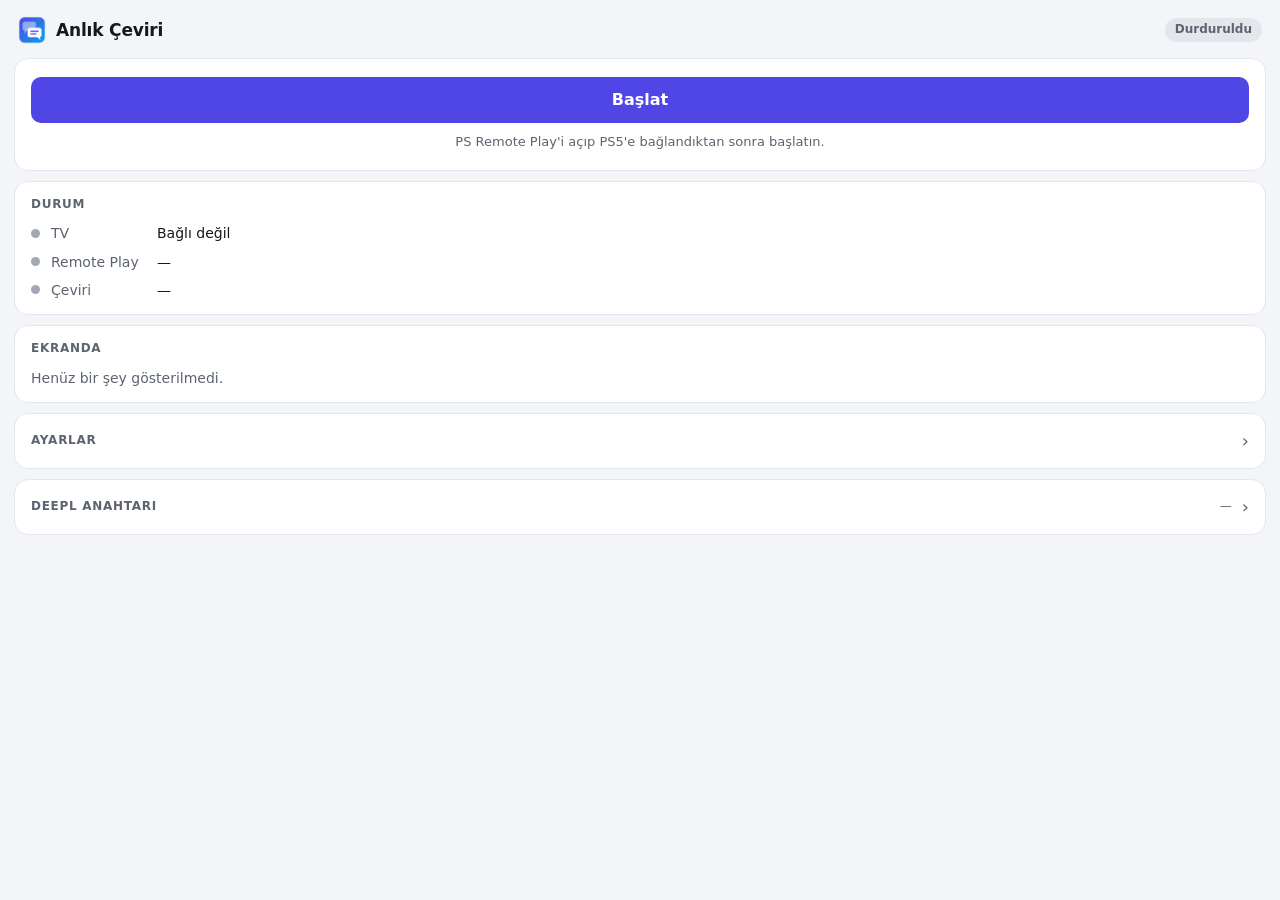
==== desktop/app/ui/index.html @ efa19f00 "Çevrilmeyecek adlar: oyun, karakter ve marka adları korunur Gerçek PS5 ekranında DeepL "It Takes Two" ====
<!doctype html>
<html lang="tr">
<head>
  <meta charset="utf-8">
  <meta name="viewport" content="width=device-width, initial-scale=1">
  <title>Anlık Çeviri</title>
  <link rel="stylesheet" href="style.css">
</head>
<body>
  <header class="top">
    <div class="brand">
      <img src="icon.png" alt="" width="28" height="28">
      <h1>Anlık Çeviri</h1>
    </div>
    <span id="state-pill" class="pill" data-state="stopped">Durduruldu</span>
  </header>

  <main>
    <section class="card hero">
      <button id="toggle" class="primary" type="button">Başlat</button>
      <p id="state-detail" class="detail">PS Remote Play'i açıp PS5'e bağlandıktan sonra başlatın.</p>
    </section>

    <section class="card">
      <h2>Durum</h2>
      <ul class="rows">
        <li>
          <span class="dot" id="tv-dot" data-level="idle"></span>
          <span class="label">TV</span>
          <span class="value" id="tv-value">Bağlı değil</span>
        </li>
        <li>
          <span class="dot" id="window-dot" data-level="idle"></span>
          <span class="label">Remote Play</span>
          <span class="value" id="window-value">—</span>
        </li>
        <li>
          <span class="dot" id="mode-dot" data-level="idle"></span>
          <span class="label">Çeviri</span>
          <span class="value" id="mode-value">—</span>
        </li>
      </ul>
      <p class="stats" id="stats" hidden></p>
    </section>

    <section class="card">
      <h2>Ekranda</h2>
      <ul id="shown" class="shown">
        <li class="empty">Henüz bir şey gösterilmedi.</li>
      </ul>
    </section>

    <section class="card">
      <details id="settings-panel">
        <summary><h2>Ayarlar</h2></summary>
        <form id="settings" class="form">
          <fieldset class="field">
            <legend>Çevirileri nerede göster?</legend>
            <label class="choice"><input type="radio" name="output" value="tv"> TV'de (Android TV uygulaması, HDMI görüntünün üstü)</label>
            <label class="choice"><input type="radio" name="output" value="screen"> Bu ekranda, oyun penceresinin üstünde</label>
            <label class="choice"><input type="radio" name="output" value="both"> İkisinde de</label>
          </fieldset>
          <label class="field" id="tv-address-field">
            <span>TV adresi</span>
            <input id="tv-address" type="text" placeholder="Boş bırakın: otomatik bul" autocomplete="off" spellcheck="false">
          </label>
          <fieldset class="field">
            <legend>Mod</legend>
            <label class="choice"><input type="radio" name="mode" value="translate"> Türkçe çeviri (DeepL)</label>
            <label class="choice"><input type="radio" name="mode" value="test"> Çevirisiz test: İngilizce metni yerinde gösterir, kota harcamaz</label>
          </fieldset>
          <label class="field">
            <span>Hız</span>
            <select id="fps">
              <option value="1">Saniyede 1 kez</option>
              <option value="2">Saniyede 2 kez (önerilen)</option>
              <option value="3">Saniyede 3 kez</option>
            </select>
          </label>
          <label class="field">
            <span>Çevrilmeyecek adlar</span>
            <textarea id="protected-terms" rows="3" spellcheck="false" placeholder="Her satıra bir ad: oyun, karakter, yer&#10;ör. It Takes Two"></textarea>
            <small class="hint">PlayStation, PS5, DualSense gibi adlar zaten çevrilmez.</small>
          </label>
          <label class="field">
            <span>Pencere</span>
            <input id="window" type="text" placeholder="Boş bırakın: PS Remote Play" autocomplete="off" spellcheck="false">
          </label>
          <div class="actions">
            <button type="submit" class="secondary">Kaydet</button>
            <span id="settings-note" class="note" role="status"></span>
          </div>
        </form>
      </details>
    </section>

    <section class="card">
      <details id="deepl-panel">
        <summary><h2>DeepL anahtarı</h2><span id="key-badge" class="badge">—</span></summary>
        <form id="deepl" class="form">
          <p class="help">deepl.com'dan ücretsiz <strong>DeepL API Free</strong> hesabı açın; anahtar <code>:fx</code> ile biter. Anahtar yalnızca bu bilgisayarda saklanır.</p>
          <label class="field">
            <span>Anahtar</span>
            <input id="deepl-key" type="password" autocomplete="off" spellcheck="false" placeholder="xxxxxxxx-xxxx-…:fx">
          </label>
          <div class="actions">
            <button type="submit" class="secondary">Kaydet ve dene</button>
            <span id="deepl-note" class="note" role="status"></span>
          </div>
        </form>
      </details>
    </section>

    <p id="error" class="error" role="alert" hidden></p>
  </main>

  <script src="app.js"></script>
</body>
</html>
---- desktop/app/ui/style.css ----
:root {
  color-scheme: light dark;
  accent-color: var(--accent);
  --bg: #f4f5f8;
  --card: #ffffff;
  --text: #16181d;
  --muted: #5d6470;
  --line: #e3e6ec;
  --accent: #4f46e5;
  --accent-text: #ffffff;
  --ok: #15a34a;
  --warn: #d97706;
  --bad: #dc2626;
  --idle: #a3a9b4;
  --danger: #dc2626;
  --field: #f7f8fa;
  --radius: 14px;
}

@media (prefers-color-scheme: dark) {
  :root {
    --bg: #111317;
    --card: #1a1d23;
    --text: #eceef2;
    --muted: #9aa1ad;
    --line: #2a2e36;
    --accent: #6d66f0;
    --ok: #22c55e;
    --warn: #f59e0b;
    --bad: #f87171;
    --idle: #5f6672;
    --danger: #ef4444;
    --field: #14161b;
  }
}

* { box-sizing: border-box; }

html, body { margin: 0; }

body {
  background: var(--bg);
  color: var(--text);
  font: 14px/1.45 -apple-system, BlinkMacSystemFont, "Segoe UI", system-ui, sans-serif;
  -webkit-font-smoothing: antialiased;
  user-select: none;
  -webkit-user-select: none;
}

.top {
  display: flex;
  align-items: center;
  justify-content: space-between;
  padding: 16px 18px 6px;
}

.brand { display: flex; align-items: center; gap: 10px; }
.brand img { border-radius: 7px; }
h1 { font-size: 17px; margin: 0; font-weight: 650; letter-spacing: -0.01em; }
h2 { font-size: 12px; margin: 0; font-weight: 600; color: var(--muted); text-transform: uppercase; letter-spacing: 0.06em; }

.pill {
  font-size: 12px;
  font-weight: 600;
  padding: 3px 10px;
  border-radius: 999px;
  background: color-mix(in srgb, var(--idle) 20%, transparent);
  color: var(--muted);
}
.pill[data-state="starting"] { background: color-mix(in srgb, var(--warn) 18%, transparent); color: var(--warn); }
.pill[data-state="running"] { background: color-mix(in srgb, var(--ok) 18%, transparent); color: var(--ok); }

main { padding: 8px 14px 18px; display: grid; gap: 10px; }

.card {
  background: var(--card);
  border: 1px solid var(--line);
  border-radius: var(--radius);
  padding: 14px 16px;
}

.hero { display: grid; gap: 10px; text-align: center; padding: 18px 16px; }
.detail { margin: 0; color: var(--muted); font-size: 13px; }

button {
  font: inherit;
  border: 0;
  border-radius: 10px;
  cursor: pointer;
  transition: filter 0.15s, opacity 0.15s;
}
button:hover:not(:disabled) { filter: brightness(1.08); }
button:disabled { opacity: 0.55; cursor: default; }

.primary {
  height: 46px;
  font-size: 16px;
  font-weight: 650;
  background: var(--accent);
  color: var(--accent-text);
}
.primary.stop { background: var(--danger); }

.secondary {
  height: 34px;
  padding: 0 14px;
  font-weight: 600;
  background: color-mix(in srgb, var(--accent) 14%, transparent);
  color: var(--accent);
}

.rows { list-style: none; margin: 10px 0 0; padding: 0; display: grid; gap: 8px; }
.rows li { display: grid; grid-template-columns: 10px 96px 1fr; align-items: center; gap: 10px; }
.label { color: var(--muted); }
.value { overflow: hidden; text-overflow: ellipsis; white-space: nowrap; user-select: text; -webkit-user-select: text; }

.dot { width: 9px; height: 9px; border-radius: 50%; background: var(--idle); }
.dot[data-level="ok"] { background: var(--ok); }
.dot[data-level="warn"] { background: var(--warn); }
.dot[data-level="bad"] { background: var(--bad); }

.stats { margin: 10px 0 0; font-size: 12px; color: var(--muted); font-variant-numeric: tabular-nums; }

.shown {
  list-style: none;
  margin: 10px 0 0;
  padding: 0;
  display: grid;
  gap: 6px;
  max-height: 180px;
  overflow-y: auto;
  user-select: text;
  -webkit-user-select: text;
}
.shown li { padding: 7px 10px; background: var(--field); border-radius: 8px; }
.shown li.empty { background: none; padding: 0; color: var(--muted); }

details summary { list-style: none; cursor: pointer; display: flex; align-items: center; justify-content: space-between; }
details summary::-webkit-details-marker { display: none; }
details summary::after { content: "›"; color: var(--muted); font-size: 18px; transition: transform 0.15s; }
details[open] summary::after { transform: rotate(90deg); }
details summary h2 { flex: 1; }

.badge { font-size: 12px; color: var(--muted); margin-right: 10px; }
.badge.ok { color: var(--ok); }

.form { display: grid; gap: 12px; margin-top: 12px; }
.field { display: grid; gap: 5px; border: 0; padding: 0; margin: 0; }
.field > span, .field legend { font-size: 12px; color: var(--muted); padding: 0; }
.choice { display: flex; gap: 8px; align-items: flex-start; padding: 3px 0; }
.choice input { margin-top: 3px; }

textarea {
  font: inherit;
  padding: 7px 10px;
  border-radius: 8px;
  border: 1px solid var(--line);
  background: var(--field);
  color: var(--text);
  resize: vertical;
  user-select: text;
  -webkit-user-select: text;
}

.hint { font-size: 11px; color: var(--muted); }

input[type="text"], input[type="password"], select {
  font: inherit;
  height: 34px;
  padding: 0 10px;
  border-radius: 8px;
  border: 1px solid var(--line);
  background: var(--field);
  color: var(--text);
  user-select: text;
  -webkit-user-select: text;
}
input:focus, select:focus, textarea:focus { outline: 2px solid color-mix(in srgb, var(--accent) 45%, transparent); outline-offset: 0; }

.actions { display: flex; align-items: center; gap: 10px; }
.note { font-size: 12px; color: var(--muted); }
.note.ok { color: var(--ok); }
.note.bad { color: var(--bad); }

.help { margin: 0; font-size: 12px; color: var(--muted); }
code { font-size: 11px; padding: 1px 4px; border-radius: 4px; background: var(--field); }

.error {
  margin: 0;
  padding: 10px 12px;
  border-radius: 10px;
  background: color-mix(in srgb, var(--bad) 12%, transparent);
  color: var(--bad);
  font-size: 13px;
  user-select: text;
  -webkit-user-select: text;
}
[hidden] { display: none !important; }
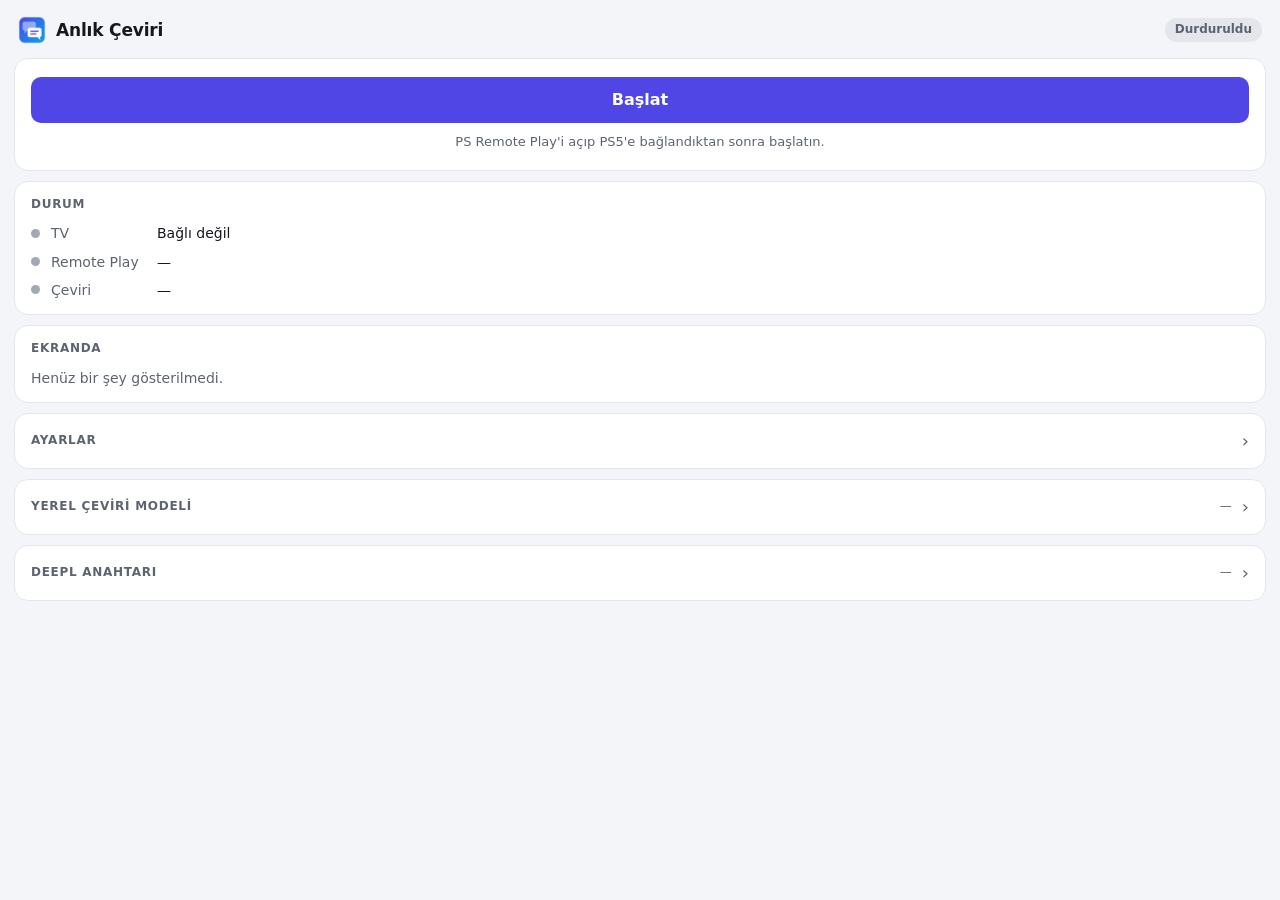
==== commit 0ac0b8ab: "Yerel çeviri: Opus-MT (CTranslate2 int8) DeepL'in yanında seçenek - Yeni ceviri-opus crate'i: Opus-M" ====
--- a/desktop/app/ui/index.html
+++ b/desktop/app/ui/index.html
@@ -15,7 +15,12 @@
     <span id="state-pill" class="pill" data-state="stopped">Durduruldu</span>
   </header>
 
-  <main>
+  <section id="wizard" class="wizard" hidden>
+    <div id="wizard-progress" class="wizard-progress"></div>
+    <div id="wizard-body" class="card wizard-card"></div>
+  </section>
+
+  <main id="app-main">
     <section class="card hero">
       <button id="toggle" class="primary" type="button">Başlat</button>
       <p id="state-detail" class="detail">PS Remote Play'i açıp PS5'e bağlandıktan sonra başlatın.</p>
@@ -66,8 +71,9 @@
           </label>
           <fieldset class="field">
             <legend>Mod</legend>
-            <label class="choice"><input type="radio" name="mode" value="translate"> Türkçe çeviri (DeepL)</label>
-            <label class="choice"><input type="radio" name="mode" value="test"> Çevirisiz test: İngilizce metni yerinde gösterir, kota harcamaz</label>
+            <label class="choice"><input type="radio" name="mode" value="local"> Türkçe çeviri, yerel model: bu bilgisayarda çalışır, hızlı, ücretsiz, internetsiz</label>
+            <label class="choice"><input type="radio" name="mode" value="deepl"> Türkçe çeviri, DeepL: en iyi kalite, API anahtarı ve internet gerekir</label>
+            <label class="choice"><input type="radio" name="mode" value="test"> Çevirisiz test: İngilizce metni yerinde gösterir</label>
           </fieldset>
           <label class="field">
             <span>Hız</span>
@@ -90,7 +96,27 @@
             <button type="submit" class="secondary">Kaydet</button>
             <span id="settings-note" class="note" role="status"></span>
           </div>
+          <div class="maintenance">
+            <button type="button" id="open-wizard" class="ghost">Kurulum sihirbazını aç</button>
+            <button type="button" id="tv-uninstall" class="ghost danger">TV uygulamasını kaldır</button>
+          </div>
+          <p id="maintenance-note" class="note" role="status"></p>
         </form>
+      </details>
+    </section>
+
+    <section class="card">
+      <details id="model-panel">
+        <summary><h2>Yerel çeviri modeli</h2><span id="model-badge" class="badge">—</span></summary>
+        <div class="form">
+          <p class="help">Çeviriyi bu bilgisayarda yapar: altyazı başına yaklaşık 0,1 saniye, anahtar ve kota yok, internet gerekmez. Konuşmalarda DeepL'e yakın; deyimlerde ve bazı menü terimlerinde daha zayıf. Bir kez indirilir (<span id="model-size">~241</span> MB).</p>
+          <progress id="model-progress" max="100" value="0" hidden></progress>
+          <div class="actions">
+            <button type="button" id="model-download" class="secondary">İndir</button>
+            <span id="model-note" class="note" role="status"></span>
+          </div>
+          <small class="hint">Model: OPUS-MT (Helsinki-NLP, Helsinki Üniversitesi), CC-BY 4.0 lisansıyla.</small>
+        </div>
       </details>
     </section>
 
@@ -114,6 +140,7 @@
     <p id="error" class="error" role="alert" hidden></p>
   </main>
 
+  <script src="wizard.js"></script>
   <script src="app.js"></script>
 </body>
 </html>
--- a/desktop/app/ui/style.css
+++ b/desktop/app/ui/style.css
@@ -196,3 +196,48 @@
   -webkit-user-select: text;
 }
 [hidden] { display: none !important; }
+
+.ghost {
+  height: 34px;
+  padding: 0 12px;
+  font-weight: 600;
+  background: none;
+  color: var(--muted);
+}
+.ghost:hover:not(:disabled) { color: var(--text); }
+.danger { color: var(--bad); }
+.primary.small { height: 38px; font-size: 14px; padding: 0 18px; }
+
+.maintenance { display: flex; flex-wrap: wrap; gap: 6px; border-top: 1px solid var(--line); padding-top: 10px; margin-left: -12px; }
+
+/* Kurulum sihirbazı */
+.wizard { padding: 8px 14px 18px; display: grid; gap: 10px; }
+.wizard-progress { display: flex; align-items: center; justify-content: space-between; font-size: 12px; color: var(--muted); padding: 0 4px; }
+.wizard-progress .dots { display: flex; gap: 5px; }
+.wizard-progress .dots i { width: 7px; height: 7px; border-radius: 50%; background: var(--line); }
+.wizard-progress .dots i.done { background: color-mix(in srgb, var(--accent) 45%, transparent); }
+.wizard-progress .dots i.current { background: var(--accent); }
+.wizard-card { display: grid; gap: 12px; padding: 20px 18px; }
+.wizard-card p { margin: 0; }
+.title { font-size: 19px; text-transform: none; letter-spacing: -0.01em; color: var(--text); font-weight: 650; }
+.question { font-weight: 600; }
+.option { display: flex; gap: 10px; align-items: flex-start; padding: 10px 12px; border: 1px solid var(--line); border-radius: 10px; cursor: pointer; }
+.option:has(input:checked) { border-color: var(--accent); background: color-mix(in srgb, var(--accent) 7%, transparent); }
+.option input { margin-top: 3px; }
+.option span { display: grid; gap: 2px; }
+.option small { color: var(--muted); font-size: 12px; }
+.numbered { margin: 0; padding-left: 20px; display: grid; gap: 6px; }
+.row { display: flex; flex-wrap: wrap; gap: 8px; }
+.status-line { display: flex; align-items: center; gap: 8px; font-weight: 600; }
+.wizard-actions { display: flex; justify-content: space-between; align-items: center; margin-top: 6px; }
+.error-inline { color: var(--bad); font-size: 13px; user-select: text; -webkit-user-select: text; }
+.log { list-style: none; margin: 0; padding: 0; display: grid; gap: 6px; font-size: 13px; color: var(--muted); }
+.log li::before { content: "✓ "; color: var(--ok); }
+.log li.current { color: var(--text); }
+.log li.current::before { content: "… "; color: var(--warn); }
+.tips summary { cursor: pointer; color: var(--muted); font-size: 13px; }
+.tips ul { margin: 8px 0 0; padding-left: 18px; font-size: 13px; color: var(--muted); display: grid; gap: 4px; }
+
+/* Yerel model indirme çubuğu (ayarlar ve sihirbaz). */
+progress { width: 100%; height: 8px; accent-color: var(--accent); }
+.choice-detail { margin: 4px 0 12px 26px; display: grid; gap: 8px; }
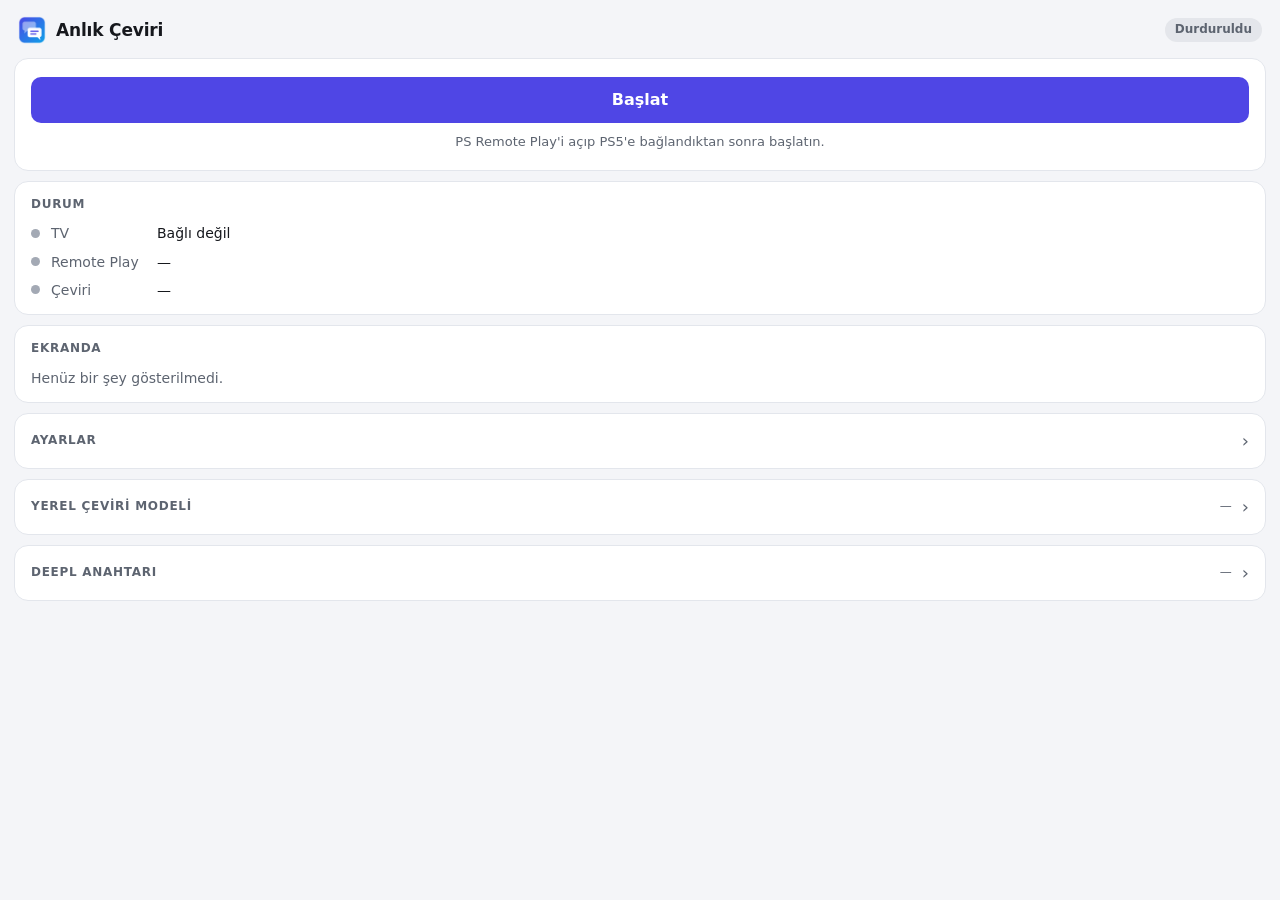
==== commit f6eefa20: "Windows: PS5'ten bağımsız PC oyunu çevirisi Bilgisayarda yüklü oyunların penceresi okunur (istemci a" ====
--- a/desktop/app/ui/index.html
+++ b/desktop/app/ui/index.html
@@ -36,7 +36,7 @@
         </li>
         <li>
           <span class="dot" id="window-dot" data-level="idle"></span>
-          <span class="label">Remote Play</span>
+          <span class="label" id="window-label">Remote Play</span>
           <span class="value" id="window-value">—</span>
         </li>
         <li>
@@ -59,7 +59,29 @@
       <details id="settings-panel">
         <summary><h2>Ayarlar</h2></summary>
         <form id="settings" class="form">
-          <fieldset class="field">
+          <fieldset class="field" id="source-field" hidden>
+            <legend>Ne oynuyorsunuz?</legend>
+            <label class="choice"><input type="radio" name="source" value="remotePlay"> PS5'te bir oyun (PS Remote Play penceresinden)</label>
+            <label class="choice"><input type="radio" name="source" value="pcGame"> Bu bilgisayarda yüklü bir oyun (Steam, Epic vb.)</label>
+          </fieldset>
+          <div class="field" id="game-fields" hidden>
+            <label class="field">
+              <span>Oyun penceresi</span>
+              <span class="inline">
+                <select id="game-window"></select>
+                <button type="button" id="game-refresh" class="ghost">Yenile</button>
+              </span>
+            </label>
+            <small class="hint">Oyunu açın; listede yoksa Yenile'ye basın. Oyunun ekran modunu "Kenarlıksız pencere" (Borderless) ya da "Pencere" yapın; "Tam ekran"da çeviriler görünmeyebilir.</small>
+            <div class="inline region-row">
+              <span>Okunan alan: <strong id="region-value">tüm ekran</strong></span>
+              <button type="button" id="region-select" class="ghost">Bölge seç</button>
+              <button type="button" id="region-clear" class="ghost" hidden>Tüm ekran</button>
+            </div>
+            <small class="hint">Oyun içindeyken <kbd>Ctrl+Shift+T</kbd> çevirileri gizler/gösterir, <kbd>Ctrl+Shift+R</kbd> okunacak bölgeyi (ör. altyazı bandı) seçtirir.</small>
+            <p id="game-note" class="note" role="status"></p>
+          </div>
+          <fieldset class="field" id="output-field">
             <legend>Çevirileri nerede göster?</legend>
             <label class="choice"><input type="radio" name="output" value="tv"> TV'de (Android TV uygulaması, HDMI görüntünün üstü)</label>
             <label class="choice"><input type="radio" name="output" value="screen"> Bu ekranda, oyun penceresinin üstünde</label>
@@ -88,7 +110,7 @@
             <textarea id="protected-terms" rows="3" spellcheck="false" placeholder="Her satıra bir ad: oyun, karakter, yer&#10;ör. It Takes Two"></textarea>
             <small class="hint">PlayStation, PS5, DualSense gibi adlar zaten çevrilmez.</small>
           </label>
-          <label class="field">
+          <label class="field" id="window-field">
             <span>Pencere</span>
             <input id="window" type="text" placeholder="Boş bırakın: PS Remote Play" autocomplete="off" spellcheck="false">
           </label>
--- a/desktop/app/ui/style.css
+++ b/desktop/app/ui/style.css
@@ -241,3 +241,10 @@
 /* Yerel model indirme çubuğu (ayarlar ve sihirbaz). */
 progress { width: 100%; height: 8px; accent-color: var(--accent); }
 .choice-detail { margin: 4px 0 12px 26px; display: grid; gap: 8px; }
+
+.inline { display: flex; align-items: center; gap: 8px; flex-wrap: wrap; }
+.inline select { flex: 1; min-width: 0; }
+.region-row { font-size: 13px; }
+kbd { font-family: inherit; font-size: 11px; padding: 1px 5px; border-radius: 4px; border: 1px solid var(--line); background: var(--field); }
+.options { display: grid; gap: 8px; }
+#game-note:empty { display: none; }
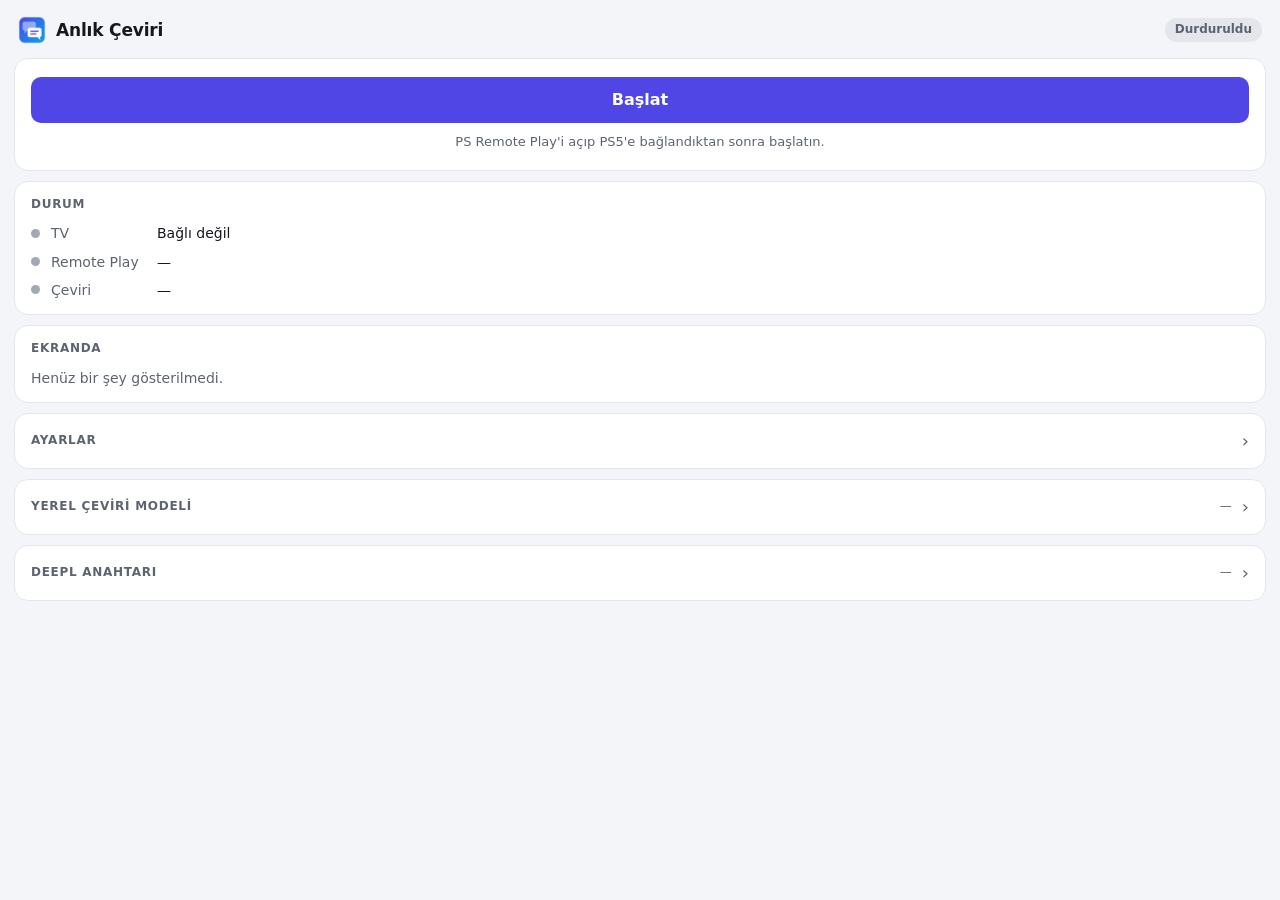
==== commit fc3af338: "Çeviri hızlandı: saniyede 5 tur, süreye bağlı sabitleme, anında gönderim - Sabitleyici metni en az 2" ====
--- a/desktop/app/ui/index.html
+++ b/desktop/app/ui/index.html
@@ -94,15 +94,17 @@
           <fieldset class="field">
             <legend>Mod</legend>
             <label class="choice"><input type="radio" name="mode" value="local"> Türkçe çeviri, yerel model: bu bilgisayarda çalışır, hızlı, ücretsiz, internetsiz</label>
-            <label class="choice"><input type="radio" name="mode" value="deepl"> Türkçe çeviri, DeepL: en iyi kalite, API anahtarı ve internet gerekir</label>
+            <label class="choice"><input type="radio" name="mode" value="deepl"> Türkçe çeviri, DeepL: en iyi kalite, biraz daha yavaş, API anahtarı ve internet gerekir</label>
             <label class="choice"><input type="radio" name="mode" value="test"> Çevirisiz test: İngilizce metni yerinde gösterir</label>
           </fieldset>
           <label class="field">
             <span>Hız</span>
             <select id="fps">
               <option value="1">Saniyede 1 kez</option>
-              <option value="2">Saniyede 2 kez (önerilen)</option>
+              <option value="2">Saniyede 2 kez (işlemciyi az yorar)</option>
               <option value="3">Saniyede 3 kez</option>
+              <option value="5">Saniyede 5 kez (önerilen)</option>
+              <option value="8">Saniyede 8 kez (en hızlı)</option>
             </select>
           </label>
           <label class="field">
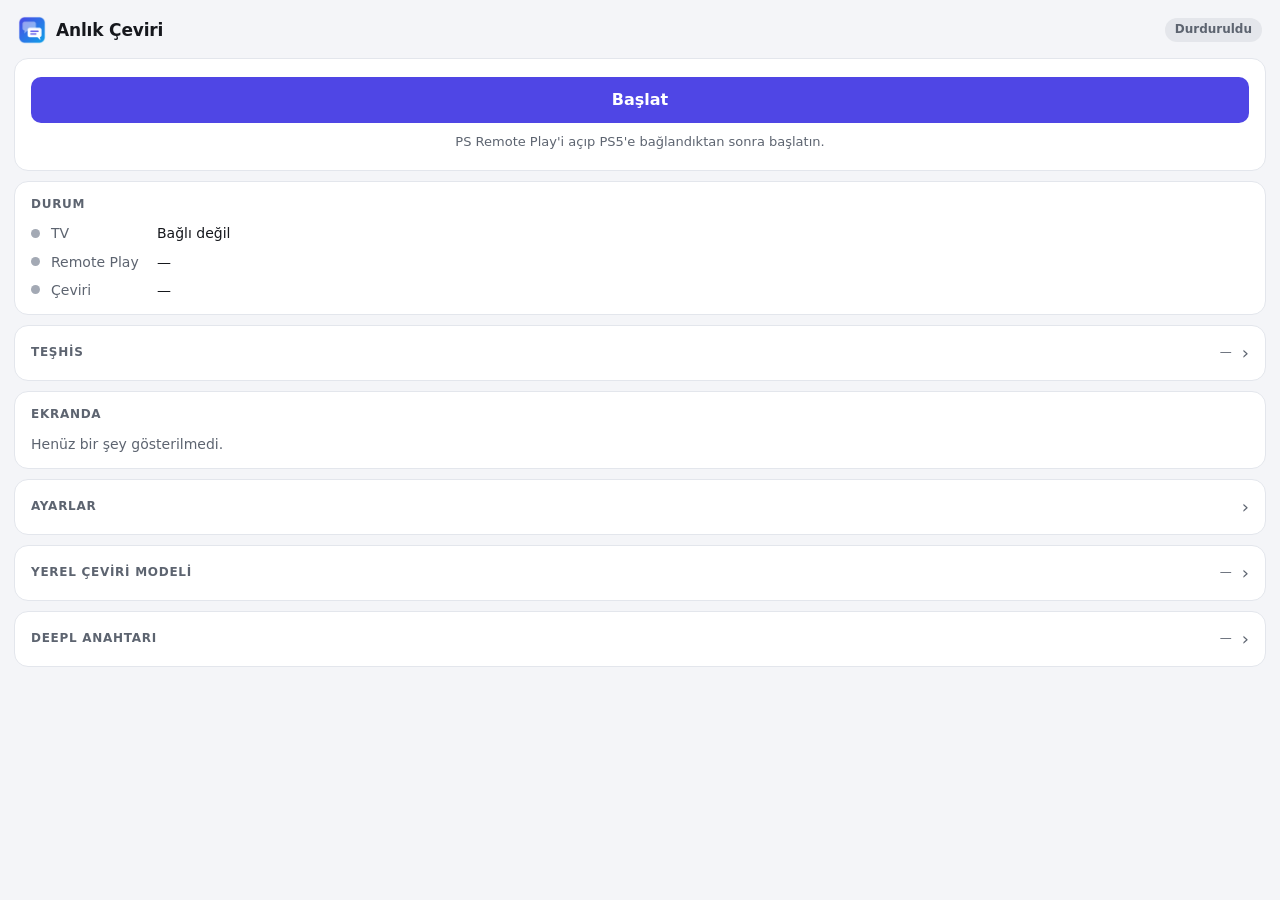
==== commit 71dd9335: "Çevirinin uzun oturumda sessizce durması giderildi; teşhis paneli Kök nedenler (koddan doğrulanan): " ====
--- a/desktop/app/ui/index.html
+++ b/desktop/app/ui/index.html
@@ -46,6 +46,22 @@
         </li>
       </ul>
       <p class="stats" id="stats" hidden></p>
+    </section>
+
+    <section class="card">
+      <details id="diag-panel">
+        <summary><h2>Teşhis</h2><span id="diag-badge" class="badge">—</span></summary>
+        <p id="diag-summary" class="diag-summary">Çalışmıyor.</p>
+        <ul class="rows diag-stages">
+          <li><span class="dot" id="diag-capture-dot" data-level="idle"></span><span class="label">Yakalama</span><span class="value" id="diag-capture">—</span></li>
+          <li><span class="dot" id="diag-ocr-dot" data-level="idle"></span><span class="label">Yazı tanıma</span><span class="value" id="diag-ocr">—</span></li>
+          <li><span class="dot" id="diag-translation-dot" data-level="idle"></span><span class="label">Çeviri</span><span class="value" id="diag-translation">—</span></li>
+          <li><span class="dot" id="diag-output-dot" data-level="idle"></span><span class="label">Gösterim</span><span class="value" id="diag-output">—</span></li>
+        </ul>
+        <dl id="diag-metrics" class="diag-metrics"></dl>
+        <div class="diag-log-head"><span>Kendiliğinden toparlanmalar</span><span id="diag-log-count">0</span></div>
+        <ol id="diag-log" class="diag-log"><li class="empty">Yok.</li></ol>
+      </details>
     </section>
 
     <section class="card">
@@ -107,6 +123,11 @@
               <option value="8">Saniyede 8 kez (en hızlı)</option>
             </select>
           </label>
+          <fieldset class="field">
+            <legend>Neyi, nerede</legend>
+            <label class="choice"><input type="checkbox" id="focus"> Yalnızca altyazı ve menüleri çevir (logo, tabela, dükkan adı atlanır)</label>
+            <label class="choice"><input type="checkbox" id="subtitle-below"> Altyazı çevirisini orijinal yazının altında göster (ikisi de okunur)</label>
+          </fieldset>
           <label class="field">
             <span>Çevrilmeyecek adlar</span>
             <textarea id="protected-terms" rows="3" spellcheck="false" placeholder="Her satıra bir ad: oyun, karakter, yer&#10;ör. It Takes Two"></textarea>
--- a/desktop/app/ui/style.css
+++ b/desktop/app/ui/style.css
@@ -248,3 +248,15 @@
 kbd { font-family: inherit; font-size: 11px; padding: 1px 5px; border-radius: 4px; border: 1px solid var(--line); background: var(--field); }
 .options { display: grid; gap: 8px; }
 #game-note:empty { display: none; }
+
+/* Teşhis paneli */
+.diag-summary { margin: 10px 0 0; font-size: 13px; }
+.diag-stages .value { font-size: 12px; color: var(--muted); font-variant-numeric: tabular-nums; }
+.diag-metrics { display: grid; grid-template-columns: max-content 1fr; gap: 4px 12px; margin: 12px 0 0; font-size: 12px; font-variant-numeric: tabular-nums; }
+.diag-metrics dt { color: var(--muted); }
+.diag-metrics dd { margin: 0; }
+.diag-log-head { display: flex; justify-content: space-between; margin-top: 12px; font-size: 12px; color: var(--muted); }
+.diag-log { margin: 6px 0 0; padding-left: 18px; font-size: 12px; max-height: 140px; overflow-y: auto; }
+.diag-log li.empty { list-style: none; margin-left: -18px; color: var(--muted); }
+.badge.bad { color: var(--bad); }
+.badge.warn { color: var(--warn); }
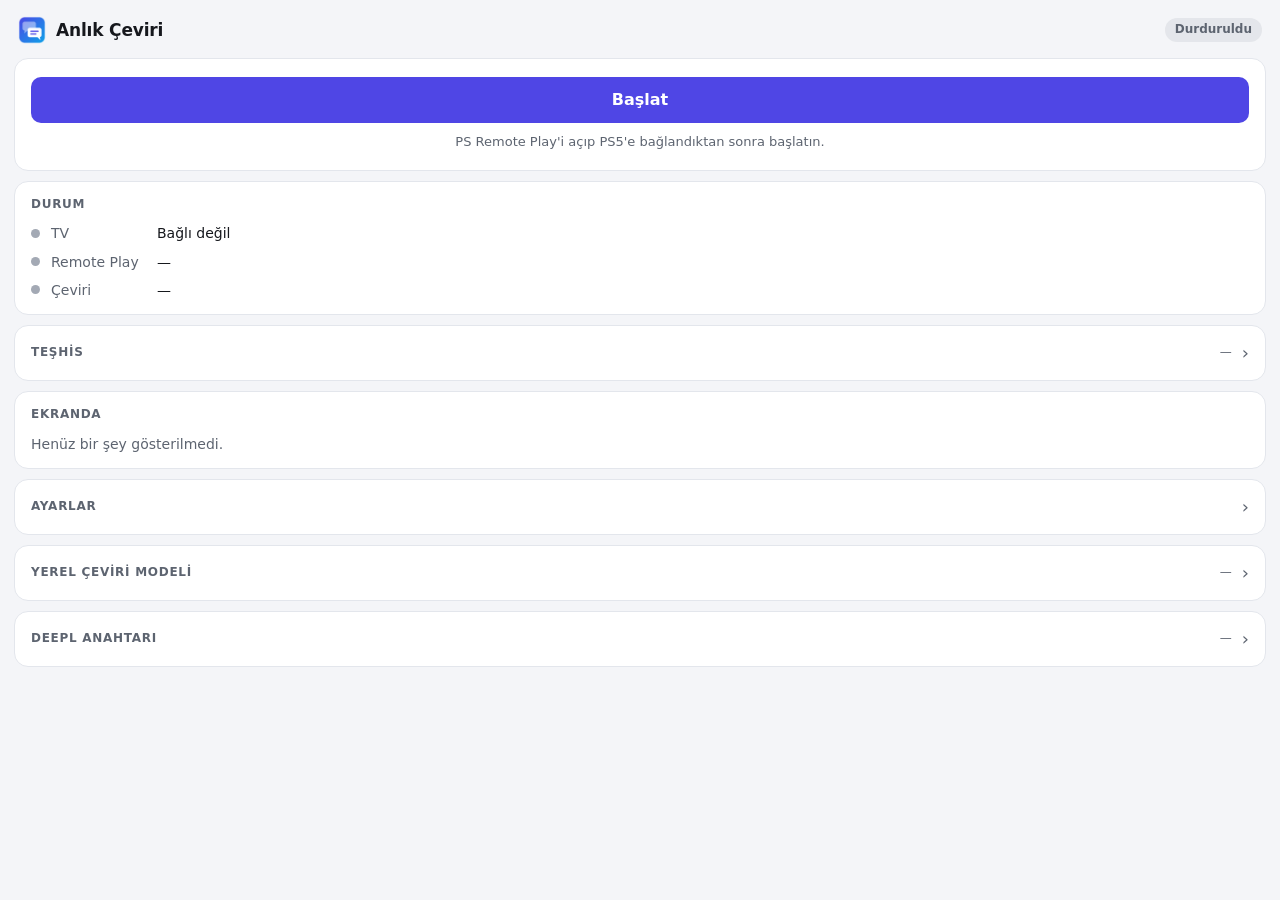
==== commit 353471cc: "Akıllı altyazı, oyuna duyarlı çeviri, kendini onarma ve yerel Opus-MT sağlamlaştırma Akıllı altyazı " ====
--- a/desktop/app/ui/index.html
+++ b/desktop/app/ui/index.html
@@ -133,6 +133,23 @@
             <textarea id="protected-terms" rows="3" spellcheck="false" placeholder="Her satıra bir ad: oyun, karakter, yer&#10;ör. It Takes Two"></textarea>
             <small class="hint">PlayStation, PS5, DualSense gibi adlar zaten çevrilmez.</small>
           </label>
+          <fieldset class="field">
+            <legend>Oyun profili (isteğe bağlı)</legend>
+            <label class="field">
+              <span>Oyun</span>
+              <input id="profile-name" type="text" list="profile-list" autocomplete="off" spellcheck="false" placeholder="Boş: profil yok · ör. Elden Ring">
+              <datalist id="profile-list"></datalist>
+            </label>
+            <label class="field">
+              <span>Tür</span>
+              <input id="profile-genre" type="text" autocomplete="off" spellcheck="false" placeholder="ör. aksiyon RPG (çeviriye ipucu olur)">
+            </label>
+            <label class="field">
+              <span>Oyun sözlüğü</span>
+              <textarea id="profile-glossary" rows="4" spellcheck="false" placeholder="Her satıra: İngilizce = Türkçe&#10;Charge = Hücum&#10;Site of Grace = Lütuf Noktası&#10;Yalnızca ad yazılırsa çevrilmez: Melina"></textarea>
+              <small class="hint">Bu oyuna özeldir; genel terimlerden (Quest → Görev gibi) önce gelir. Değişince eski çeviriler kendiliğinden yenilenir.</small>
+            </label>
+          </fieldset>
           <label class="field" id="window-field">
             <span>Pencere</span>
             <input id="window" type="text" placeholder="Boş bırakın: PS Remote Play" autocomplete="off" spellcheck="false">
